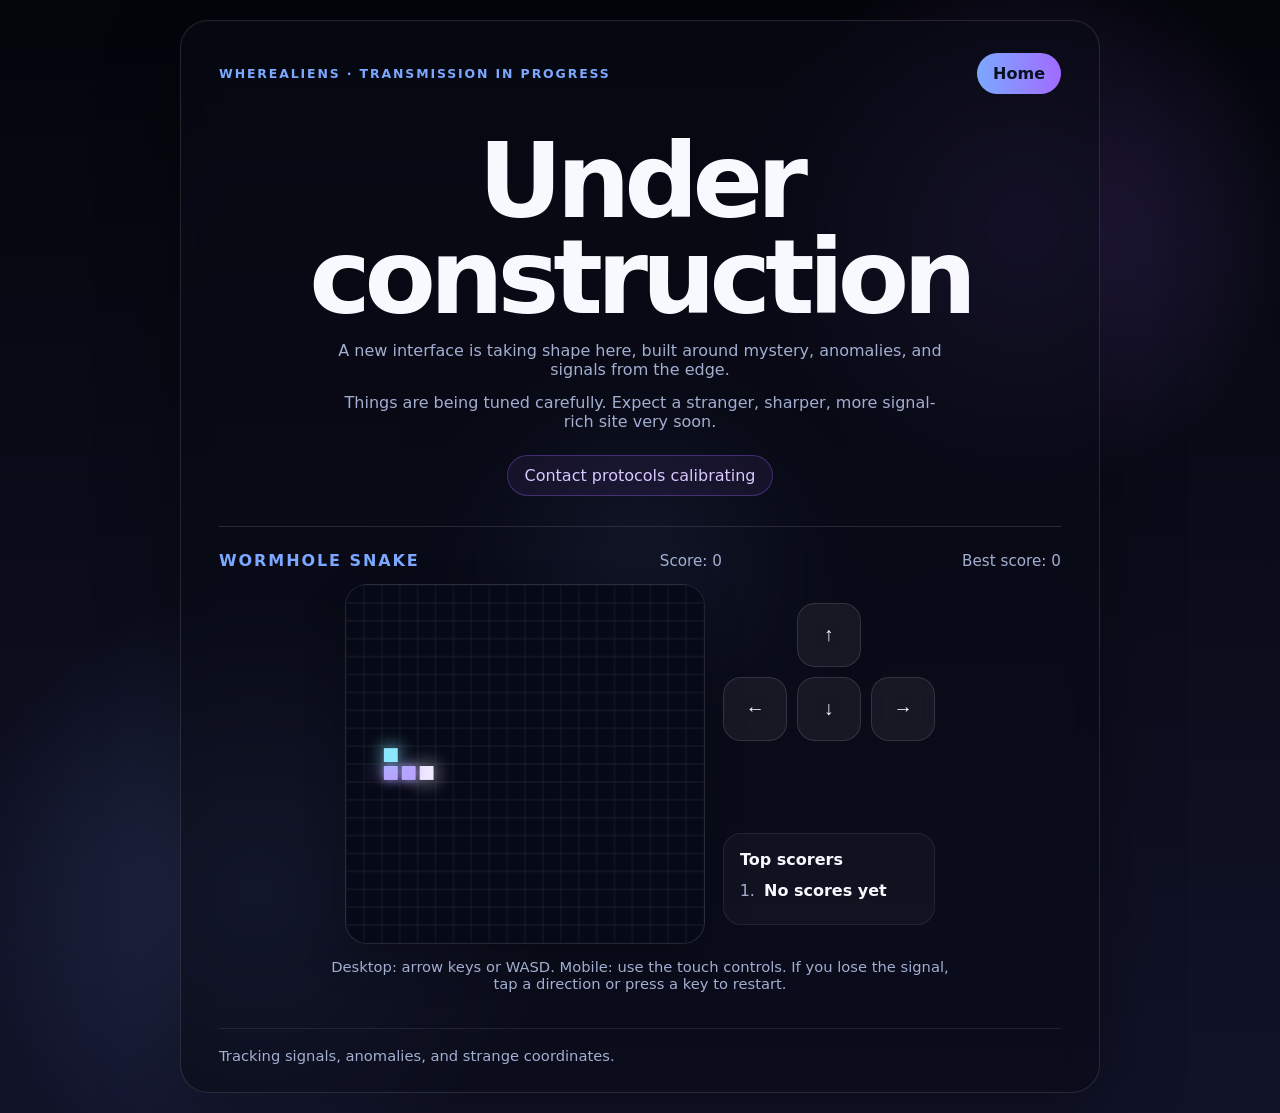
==== index.html @ 7c17a767 "Initial wherealiens site scaffold" ====
<!DOCTYPE html>
<html lang="en">
<head>
  <meta charset="UTF-8">
  <meta name="viewport" content="width=device-width, initial-scale=1.0, viewport-fit=cover">
  <title>WhereAliens · Under Construction</title>
  <link rel="icon" href="/assets/alien.ico" type="image/x-icon">
  <style>
    :root {
      --bg: #04050b;
      --bg-2: #111329;
      --text: #f7f9ff;
      --muted: #a3aed1;
      --blue: #7ca8ff;
      --violet: #a16bff;
      --line: rgba(255,255,255,0.12);
      --line-strong: rgba(124,168,255,0.24);
      --panel: rgba(9, 10, 22, 0.62);
      --panel-2: rgba(255,255,255,0.03);
    }

    * { box-sizing: border-box; }

    body {
      margin: 0;
      min-height: 100vh;
      font-family: Inter, system-ui, sans-serif;
      color: var(--text);
      background:
        radial-gradient(circle at 80% 20%, rgba(161,107,255,0.22), transparent 20%),
        radial-gradient(circle at 20% 80%, rgba(124,168,255,0.18), transparent 22%),
        linear-gradient(180deg, var(--bg) 0%, var(--bg-2) 100%);
      display: grid;
      place-items: center;
      padding: 20px;
      overflow-x: hidden;
    }

    .orb {
      position: fixed;
      width: min(70vw, 520px);
      height: min(70vw, 520px);
      border-radius: 50%;
      background: radial-gradient(circle, rgba(124,168,255,0.20) 0%, rgba(124,168,255,0.02) 45%, transparent 65%);
      filter: blur(16px);
      pointer-events: none;
    }

    .card {
      position: relative;
      z-index: 1;
      width: min(920px, 100%);
      text-align: center;
      padding: 28px 20px 24px;
      border-radius: 28px;
      border: 1px solid var(--line);
      background: var(--panel);
      backdrop-filter: blur(14px);
      box-shadow: 0 30px 80px rgba(0,0,0,.35);
    }

    .topbar {
      display: flex;
      justify-content: space-between;
      align-items: center;
      gap: 12px;
      margin-bottom: 40px;
      text-align: left;
    }

    .eyebrow {
      color: var(--blue);
      text-transform: uppercase;
      letter-spacing: .15em;
      font-size: .78rem;
      font-weight: 700;
    }

    .menu {
      display: flex;
      justify-content: center;
      gap: 10px;
      flex-wrap: wrap;
    }

    .menu a,
    .links a {
      text-decoration: none;
      color: var(--text);
      border: 1px solid var(--line);
      border-radius: 999px;
      padding: 11px 16px;
      background: rgba(255,255,255,0.03);
      transition: transform 140ms ease, border-color 140ms ease, background 140ms ease;
    }

    .menu a:hover,
    .links a:hover,
    .menu a:focus-visible,
    .links a:focus-visible {
      transform: translateY(-1px);
      border-color: var(--line-strong);
      background: rgba(255,255,255,0.06);
      outline: none;
    }

    .menu a.primary,
    .links a.primary {
      border: none;
      background: linear-gradient(90deg, var(--blue), var(--violet));
      color: #07111f;
      font-weight: 700;
    }

    h1 {
      margin: 0 0 16px;
      font-size: clamp(3rem, 12vw, 6.5rem);
      letter-spacing: -.06em;
      line-height: .92;
    }

    p {
      margin: 0 auto 14px;
      max-width: 620px;
      color: var(--muted);
      font-size: 1rem;
    }

    .status {
      display: inline-block;
      margin-top: 10px;
      padding: 10px 16px;
      border-radius: 999px;
      border: 1px solid rgba(161,107,255,0.32);
      color: #d8c8ff;
      background: rgba(161,107,255,0.08);
    }

    .links {
      display: flex;
      justify-content: center;
      gap: 12px;
      flex-wrap: wrap;
      margin-top: 24px;
    }

    .game-section {
      margin-top: 30px;
      padding-top: 24px;
      border-top: 1px solid var(--line);
    }

    .game-header {
      display: flex;
      justify-content: space-between;
      align-items: center;
      gap: 12px;
      flex-wrap: wrap;
      margin-bottom: 14px;
      text-align: left;
    }

    .game-title {
      font-size: 1rem;
      letter-spacing: .12em;
      text-transform: uppercase;
      color: var(--blue);
      margin: 0;
    }

    .score {
      color: var(--muted);
      font-size: .95rem;
    }

    .game-layout {
      display: grid;
      gap: 18px;
      align-items: start;
      justify-items: center;
    }

    canvas {
      width: min(100%, 360px);
      height: auto;
      aspect-ratio: 1;
      display: block;
      background: linear-gradient(180deg, rgba(4, 8, 20, 0.95), rgba(11, 19, 40, 0.95));
      border: 1px solid var(--line);
      border-radius: 22px;
      box-shadow: inset 0 0 30px rgba(98, 217, 255, 0.06), 0 18px 40px rgba(0,0,0,.24);
      touch-action: none;
    }

    .side-panel {
      display: grid;
      gap: 18px;
      width: 100%;
      justify-items: center;
    }

    .controls {
      display: grid;
      grid-template-columns: repeat(3, 64px);
      grid-template-rows: repeat(3, 64px);
      gap: 10px;
      justify-content: center;
      user-select: none;
      -webkit-user-select: none;
    }

    .controls button {
      border: 1px solid var(--line);
      border-radius: 18px;
      background: rgba(255,255,255,0.06);
      color: var(--text);
      font-size: 1.2rem;
      font-weight: 700;
      backdrop-filter: blur(10px);
      touch-action: manipulation;
      transition: transform 120ms ease, background 120ms ease, border-color 120ms ease;
    }

    .controls button:active,
    .controls button.is-active {
      transform: scale(.97);
      background: rgba(124,168,255,0.18);
      border-color: var(--line-strong);
    }

    .up { grid-column: 2; grid-row: 1; }
    .left { grid-column: 1; grid-row: 2; }
    .down { grid-column: 2; grid-row: 2; }
    .right { grid-column: 3; grid-row: 2; }

    .leaderboard {
      width: min(100%, 320px);
      border: 1px solid rgba(255,255,255,0.08);
      border-radius: 18px;
      padding: 16px;
      background: rgba(255,255,255,0.03);
      text-align: left;
    }

    .leaderboard h3 {
      margin: 0 0 12px;
      font-size: 1rem;
      color: var(--text);
    }

    .leaderboard ol {
      margin: 0;
      padding-left: 20px;
      color: var(--muted);
    }

    .leaderboard li {
      margin-bottom: 8px;
      padding-left: 4px;
    }

    .leaderboard strong {
      color: var(--text);
    }

    .leaderboard-form {
      margin-top: 14px;
      padding-top: 14px;
      border-top: 1px solid rgba(255,255,255,0.08);
    }

    .leaderboard-form label {
      display: block;
      margin-bottom: 10px;
      color: var(--muted);
      font-size: .92rem;
    }

    .leaderboard-row {
      display: flex;
      gap: 10px;
      flex-wrap: wrap;
    }

    .leaderboard-row input {
      flex: 1 1 160px;
      border-radius: 14px;
      border: 1px solid var(--line);
      background: rgba(255,255,255,0.04);
      color: var(--text);
      padding: 12px 14px;
      font: inherit;
    }

    .leaderboard-row button {
      border: none;
      border-radius: 14px;
      padding: 12px 16px;
      font: inherit;
      font-weight: 700;
      color: #07111f;
      background: linear-gradient(90deg, var(--blue), var(--violet));
      cursor: pointer;
    }

    .hint {
      margin-top: 14px;
      color: var(--muted);
      font-size: .92rem;
    }

    .footer {
      margin-top: 36px;
      padding-top: 18px;
      border-top: 1px solid rgba(255,255,255,0.08);
      display: flex;
      justify-content: space-between;
      align-items: center;
      gap: 14px;
      flex-wrap: wrap;
      color: var(--muted);
      font-size: .92rem;
      text-align: left;
    }

    .footer-links {
      display: flex;
      gap: 10px;
      flex-wrap: wrap;
    }

    .footer-links a {
      color: var(--muted);
      text-decoration: none;
      border-bottom: 1px solid transparent;
    }

    .footer-links a:hover,
    .footer-links a:focus-visible {
      color: var(--text);
      border-bottom-color: rgba(255,255,255,0.28);
      outline: none;
    }

    @media (max-width: 759px) {
      .topbar {
        flex-direction: column;
        align-items: center;
        text-align: center;
      }
      .menu {
        width: 100%;
      }
      .menu a {
        flex: 1 1 auto;
        min-width: 120px;
      }
      .footer {
        text-align: center;
        justify-content: center;
      }
    }

    @media (min-width: 760px) {
      .card { padding: 32px 38px 28px; }
      .game-layout {
        grid-template-columns: minmax(0, 360px) auto;
        justify-content: center;
      }
      .side-panel {
        align-self: center;
      }
    }
  </style>
  </head>
<body>
  <div class="orb"></div>
  <main class="card">
    <div class="topbar">
      <div class="eyebrow">WhereAliens · Transmission in progress</div>
      <nav class="menu" aria-label="Site navigation">
        <a class="primary" href="/">Home</a>
      </nav>
    </div>

    <h1>Under construction</h1>
    <p>A new interface is taking shape here, built around mystery, anomalies, and signals from the edge.</p>
    <p>Things are being tuned carefully. Expect a stranger, sharper, more signal-rich site very soon.</p>
    <div class="status">Contact protocols calibrating</div>

    <div class="game-section">
      <div class="game-header">
        <h2 class="game-title">Wormhole Snake</h2>
        <div class="score">Score: <span id="score">0</span></div>
        <div class="score">Best score: <span id="best-score">0</span></div>
      </div>
      <div class="game-layout">
        <canvas id="snake" width="360" height="360" aria-label="Snake game"></canvas>
        <div class="side-panel">
          <div class="controls" aria-label="Touch controls for snake game">
            <button class="up" data-dir="up" aria-label="Move up">↑</button>
            <button class="left" data-dir="left" aria-label="Move left">←</button>
            <button class="down" data-dir="down" aria-label="Move down">↓</button>
            <button class="right" data-dir="right" aria-label="Move right">→</button>
          </div>

          <div class="leaderboard">
            <h3>Top scorers</h3>
            <ol id="leaderboard-list"></ol>
            <form id="leaderboard-form" class="leaderboard-form" style="display:none;">
              <label for="player-name">You made the leaderboard</label>
              <div class="leaderboard-row">
                <input id="player-name" name="player-name" type="text" maxlength="24" placeholder="Your name" required>
                <button type="submit">Save</button>
              </div>
              <div class="cf-turnstile" data-sitekey="0x4AAAAAADLX0ic9sA0IreIc"></div>
            </form>
          </div>
        </div>
      </div>
      <p class="hint">Desktop: arrow keys or WASD. Mobile: use the touch controls. If you lose the signal, tap a direction or press a key to restart.</p>
    </div>

    <footer class="footer">
      <div>Tracking signals, anomalies, and strange coordinates.</div>
      <div class="footer-links">
        
      </div>
    </footer>
  </main>

  <script src="/scripts/index-page.js"></script>
</body>
</html>
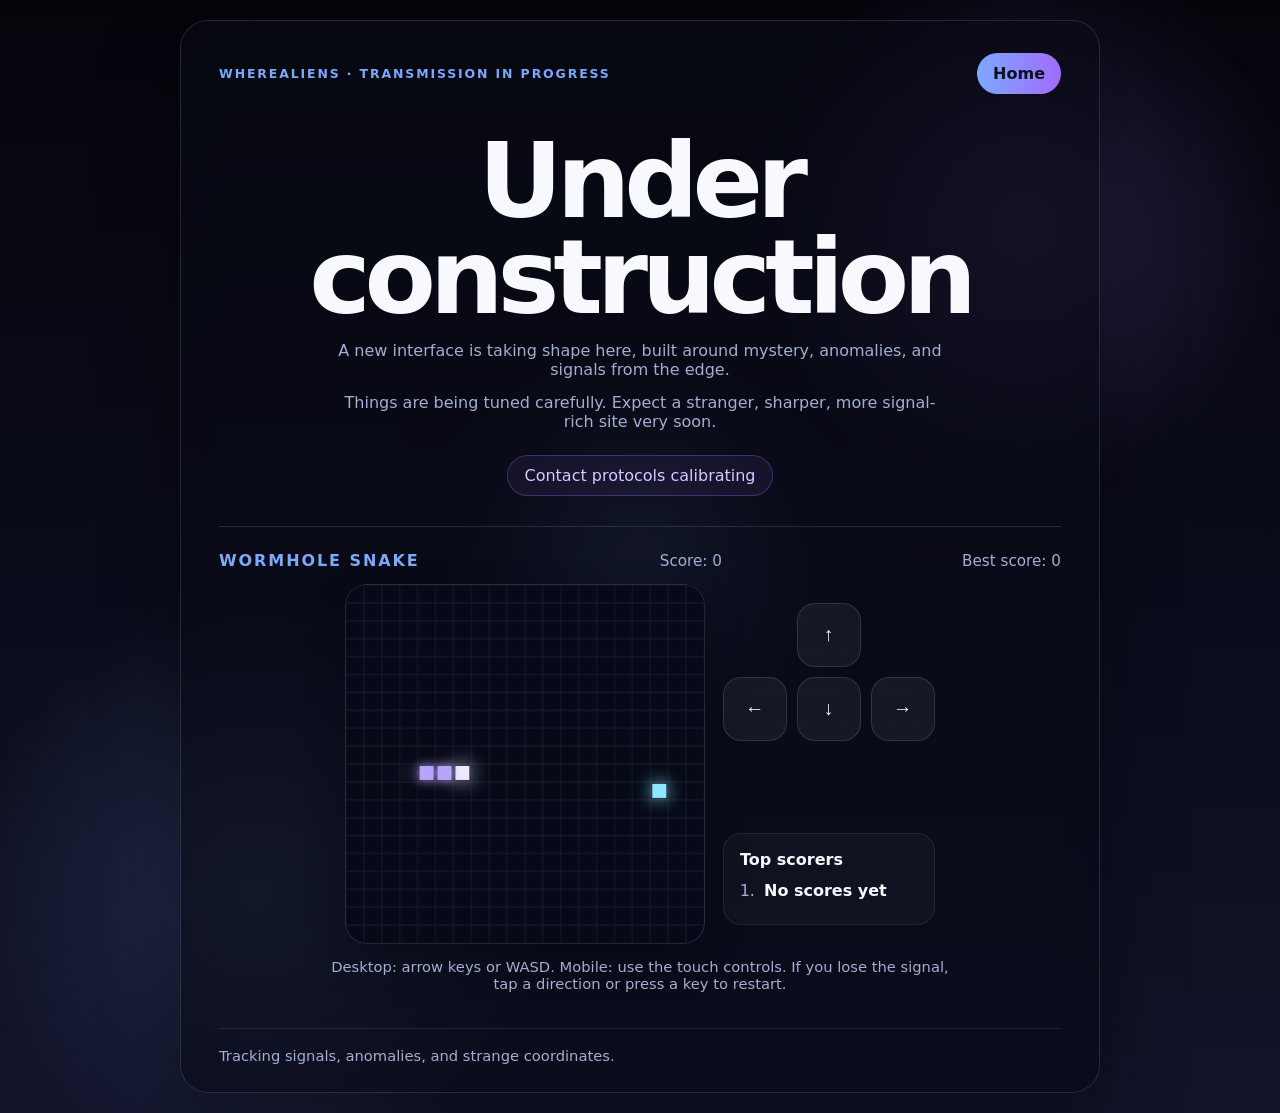
==== commit 53d43cc8: "Remove leftover Turnstile widget from wherealiens pages" ====
--- a/index.html
+++ b/index.html
@@ -413,7 +413,6 @@
                 <input id="player-name" name="player-name" type="text" maxlength="24" placeholder="Your name" required>
                 <button type="submit">Save</button>
               </div>
-              <div class="cf-turnstile" data-sitekey="0x4AAAAAADLX0ic9sA0IreIc"></div>
             </form>
           </div>
         </div>
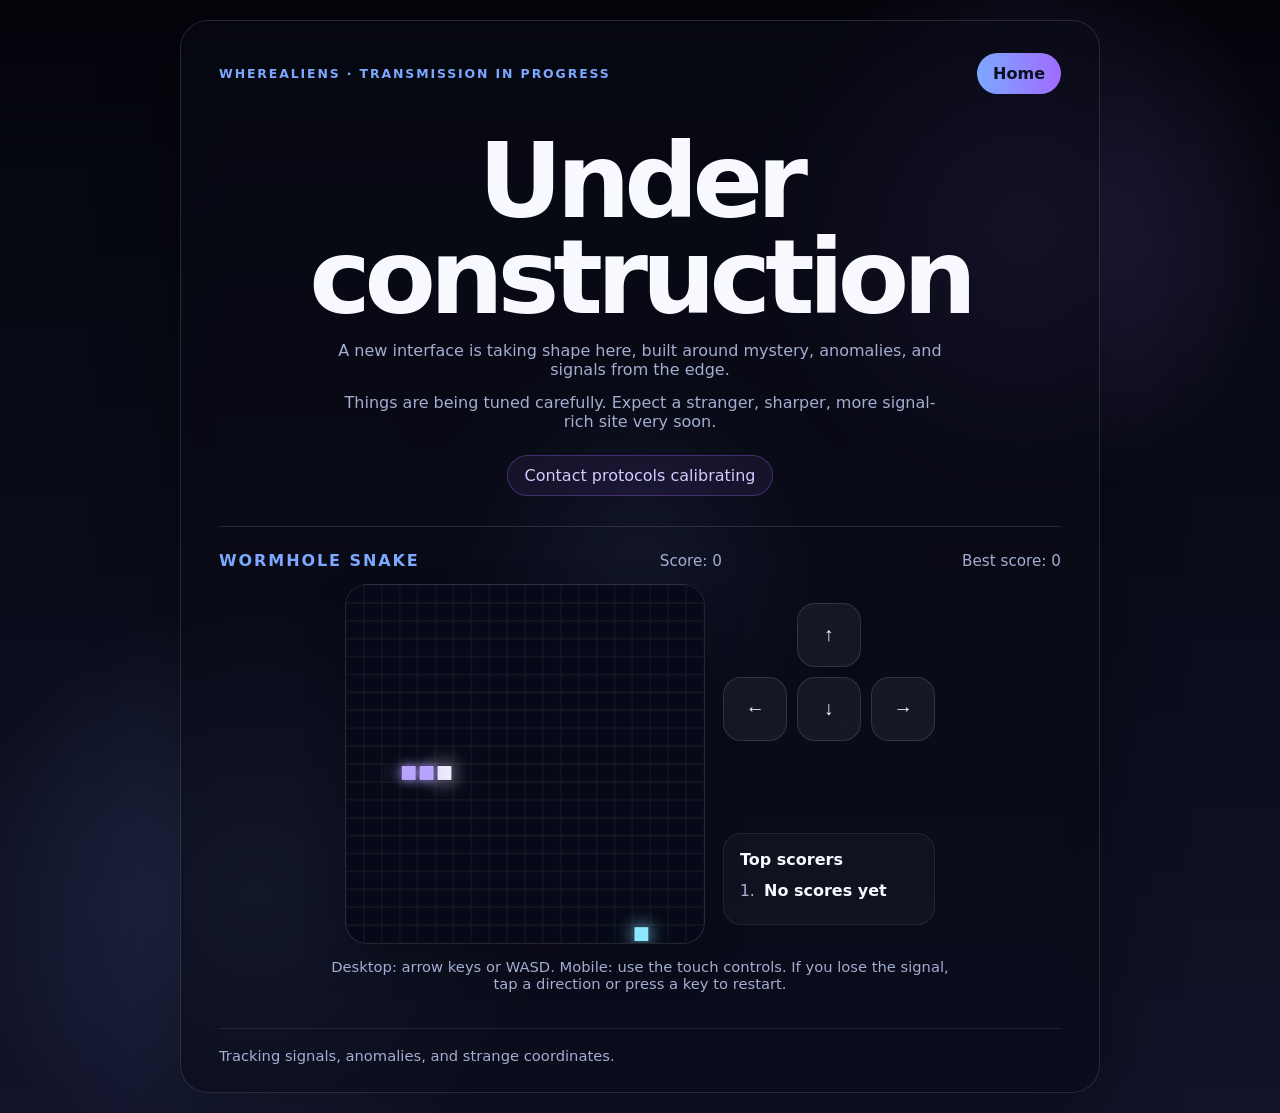
==== commit a46119c8: "Roll back wherealiens site to initial scaffold" ====
--- a/index.html
+++ b/index.html
@@ -413,6 +413,7 @@
                 <input id="player-name" name="player-name" type="text" maxlength="24" placeholder="Your name" required>
                 <button type="submit">Save</button>
               </div>
+              <div class="cf-turnstile" data-sitekey="0x4AAAAAADLX0ic9sA0IreIc"></div>
             </form>
           </div>
         </div>
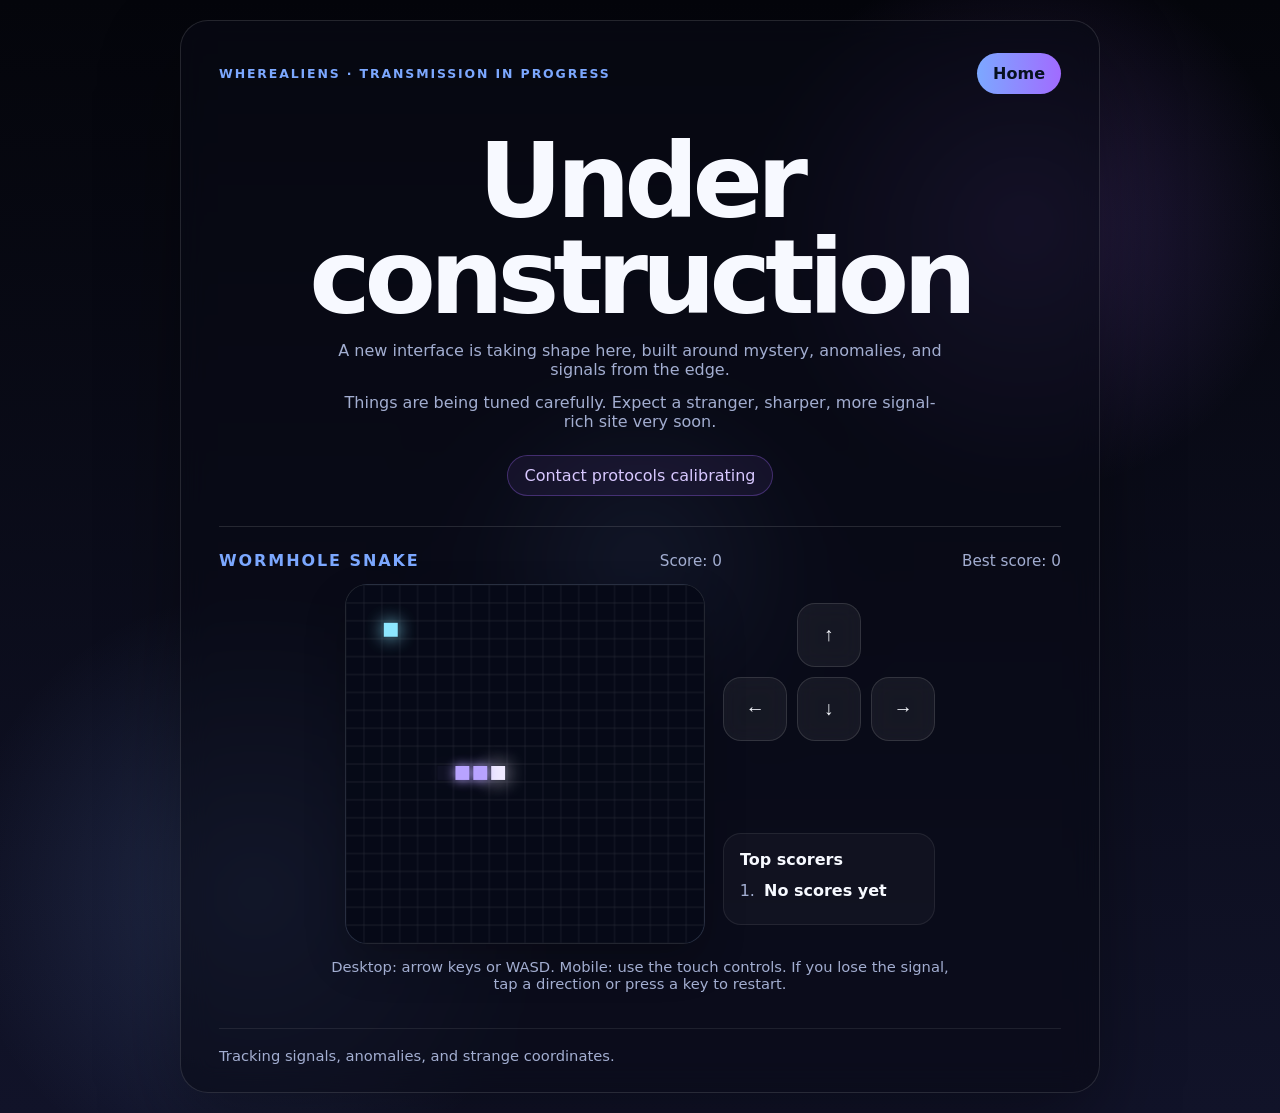
==== commit dbcfcef8: "Restore personal-site leaderboard model on wherealiens dev" ====
--- a/index.html
+++ b/index.html
@@ -372,7 +372,8 @@
       }
     }
   </style>
-  </head>
+    <script src="https://challenges.cloudflare.com/turnstile/v0/api.js" async defer></script>
+</head>
 <body>
   <div class="orb"></div>
   <main class="card">
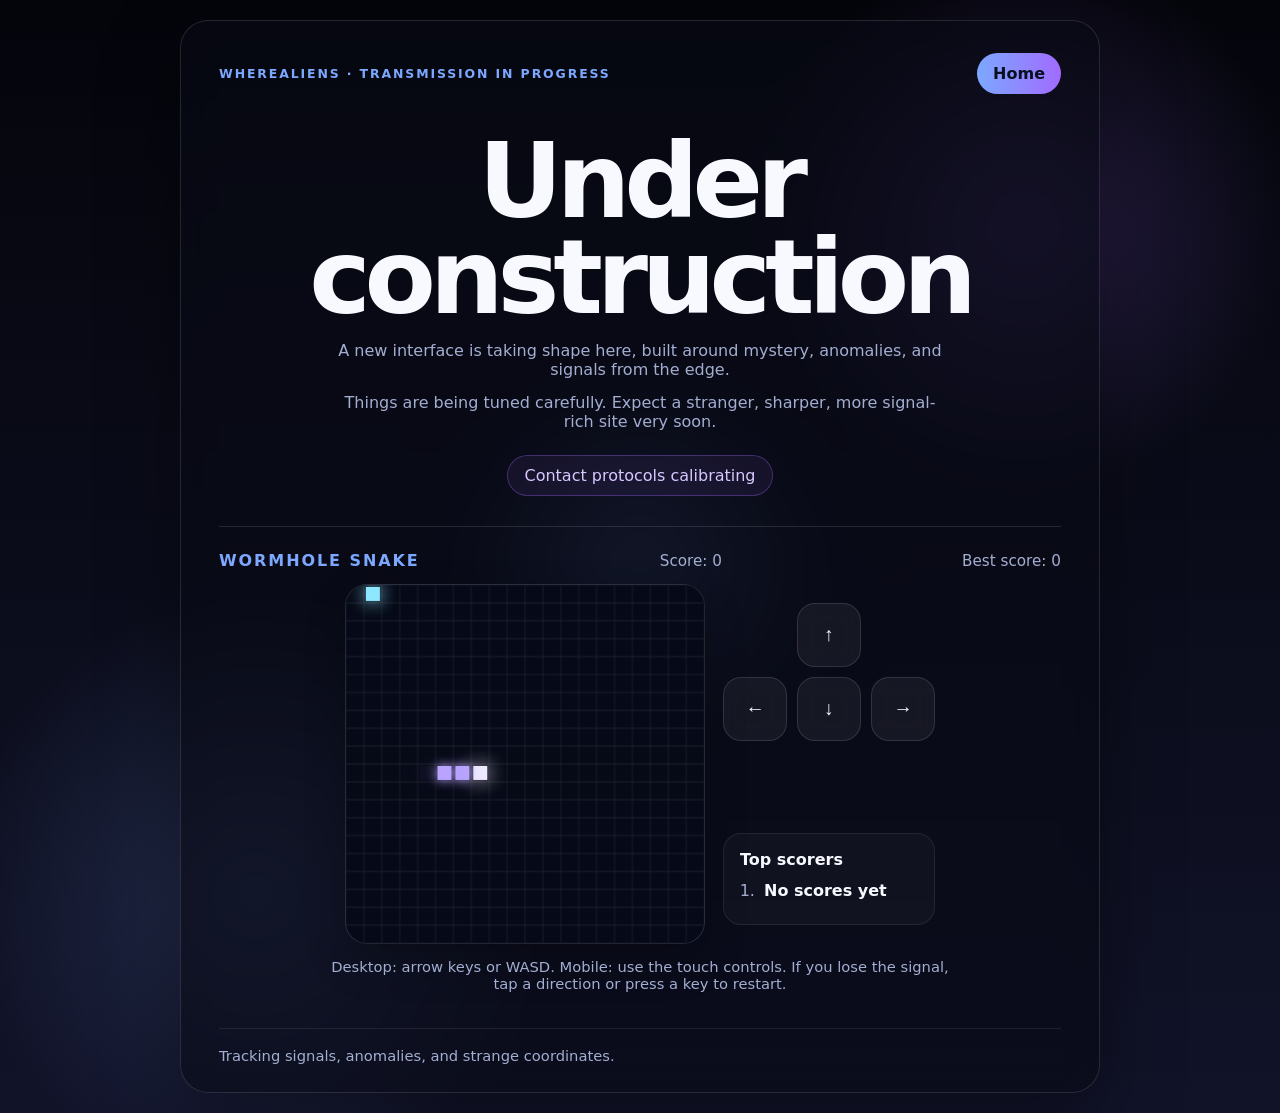
==== commit cc24c1bb: "Use wherealiens Turnstile site key on dev" ====
--- a/index.html
+++ b/index.html
@@ -414,7 +414,7 @@
                 <input id="player-name" name="player-name" type="text" maxlength="24" placeholder="Your name" required>
                 <button type="submit">Save</button>
               </div>
-              <div class="cf-turnstile" data-sitekey="0x4AAAAAADLX0ic9sA0IreIc"></div>
+              <div class="cf-turnstile" data-sitekey="0x4AAAAAADNYy5PuwHR-pbxt"></div>
             </form>
           </div>
         </div>
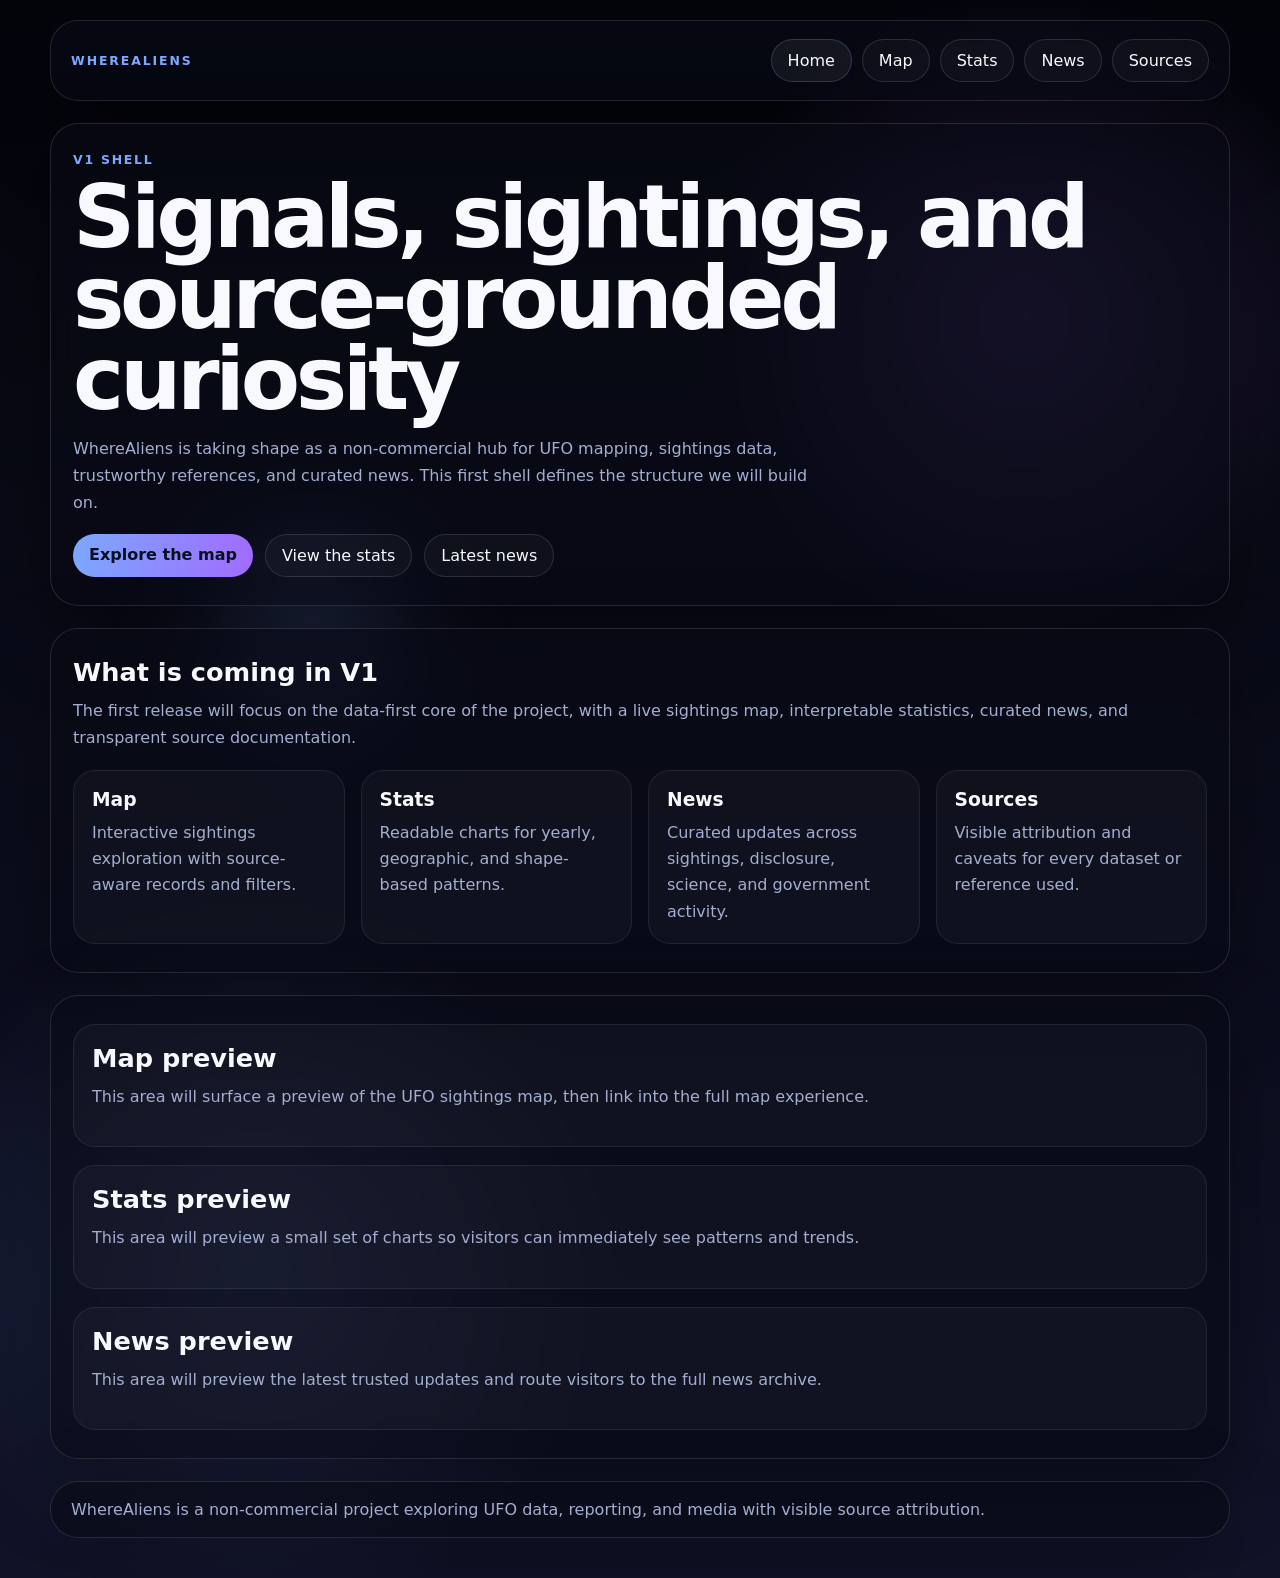
==== commit da7f72e4: "Build V1 shell pages for wherealiens dev" ====
--- a/index.html
+++ b/index.html
@@ -3,433 +3,72 @@
 <head>
   <meta charset="UTF-8">
   <meta name="viewport" content="width=device-width, initial-scale=1.0, viewport-fit=cover">
-  <title>WhereAliens · Under Construction</title>
+  <title>WhereAliens</title>
   <link rel="icon" href="/assets/alien.ico" type="image/x-icon">
-  <style>
-    :root {
-      --bg: #04050b;
-      --bg-2: #111329;
-      --text: #f7f9ff;
-      --muted: #a3aed1;
-      --blue: #7ca8ff;
-      --violet: #a16bff;
-      --line: rgba(255,255,255,0.12);
-      --line-strong: rgba(124,168,255,0.24);
-      --panel: rgba(9, 10, 22, 0.62);
-      --panel-2: rgba(255,255,255,0.03);
-    }
-
-    * { box-sizing: border-box; }
-
-    body {
-      margin: 0;
-      min-height: 100vh;
-      font-family: Inter, system-ui, sans-serif;
-      color: var(--text);
-      background:
-        radial-gradient(circle at 80% 20%, rgba(161,107,255,0.22), transparent 20%),
-        radial-gradient(circle at 20% 80%, rgba(124,168,255,0.18), transparent 22%),
-        linear-gradient(180deg, var(--bg) 0%, var(--bg-2) 100%);
-      display: grid;
-      place-items: center;
-      padding: 20px;
-      overflow-x: hidden;
-    }
-
-    .orb {
-      position: fixed;
-      width: min(70vw, 520px);
-      height: min(70vw, 520px);
-      border-radius: 50%;
-      background: radial-gradient(circle, rgba(124,168,255,0.20) 0%, rgba(124,168,255,0.02) 45%, transparent 65%);
-      filter: blur(16px);
-      pointer-events: none;
-    }
-
-    .card {
-      position: relative;
-      z-index: 1;
-      width: min(920px, 100%);
-      text-align: center;
-      padding: 28px 20px 24px;
-      border-radius: 28px;
-      border: 1px solid var(--line);
-      background: var(--panel);
-      backdrop-filter: blur(14px);
-      box-shadow: 0 30px 80px rgba(0,0,0,.35);
-    }
-
-    .topbar {
-      display: flex;
-      justify-content: space-between;
-      align-items: center;
-      gap: 12px;
-      margin-bottom: 40px;
-      text-align: left;
-    }
-
-    .eyebrow {
-      color: var(--blue);
-      text-transform: uppercase;
-      letter-spacing: .15em;
-      font-size: .78rem;
-      font-weight: 700;
-    }
-
-    .menu {
-      display: flex;
-      justify-content: center;
-      gap: 10px;
-      flex-wrap: wrap;
-    }
-
-    .menu a,
-    .links a {
-      text-decoration: none;
-      color: var(--text);
-      border: 1px solid var(--line);
-      border-radius: 999px;
-      padding: 11px 16px;
-      background: rgba(255,255,255,0.03);
-      transition: transform 140ms ease, border-color 140ms ease, background 140ms ease;
-    }
-
-    .menu a:hover,
-    .links a:hover,
-    .menu a:focus-visible,
-    .links a:focus-visible {
-      transform: translateY(-1px);
-      border-color: var(--line-strong);
-      background: rgba(255,255,255,0.06);
-      outline: none;
-    }
-
-    .menu a.primary,
-    .links a.primary {
-      border: none;
-      background: linear-gradient(90deg, var(--blue), var(--violet));
-      color: #07111f;
-      font-weight: 700;
-    }
-
-    h1 {
-      margin: 0 0 16px;
-      font-size: clamp(3rem, 12vw, 6.5rem);
-      letter-spacing: -.06em;
-      line-height: .92;
-    }
-
-    p {
-      margin: 0 auto 14px;
-      max-width: 620px;
-      color: var(--muted);
-      font-size: 1rem;
-    }
-
-    .status {
-      display: inline-block;
-      margin-top: 10px;
-      padding: 10px 16px;
-      border-radius: 999px;
-      border: 1px solid rgba(161,107,255,0.32);
-      color: #d8c8ff;
-      background: rgba(161,107,255,0.08);
-    }
-
-    .links {
-      display: flex;
-      justify-content: center;
-      gap: 12px;
-      flex-wrap: wrap;
-      margin-top: 24px;
-    }
-
-    .game-section {
-      margin-top: 30px;
-      padding-top: 24px;
-      border-top: 1px solid var(--line);
-    }
-
-    .game-header {
-      display: flex;
-      justify-content: space-between;
-      align-items: center;
-      gap: 12px;
-      flex-wrap: wrap;
-      margin-bottom: 14px;
-      text-align: left;
-    }
-
-    .game-title {
-      font-size: 1rem;
-      letter-spacing: .12em;
-      text-transform: uppercase;
-      color: var(--blue);
-      margin: 0;
-    }
-
-    .score {
-      color: var(--muted);
-      font-size: .95rem;
-    }
-
-    .game-layout {
-      display: grid;
-      gap: 18px;
-      align-items: start;
-      justify-items: center;
-    }
-
-    canvas {
-      width: min(100%, 360px);
-      height: auto;
-      aspect-ratio: 1;
-      display: block;
-      background: linear-gradient(180deg, rgba(4, 8, 20, 0.95), rgba(11, 19, 40, 0.95));
-      border: 1px solid var(--line);
-      border-radius: 22px;
-      box-shadow: inset 0 0 30px rgba(98, 217, 255, 0.06), 0 18px 40px rgba(0,0,0,.24);
-      touch-action: none;
-    }
-
-    .side-panel {
-      display: grid;
-      gap: 18px;
-      width: 100%;
-      justify-items: center;
-    }
-
-    .controls {
-      display: grid;
-      grid-template-columns: repeat(3, 64px);
-      grid-template-rows: repeat(3, 64px);
-      gap: 10px;
-      justify-content: center;
-      user-select: none;
-      -webkit-user-select: none;
-    }
-
-    .controls button {
-      border: 1px solid var(--line);
-      border-radius: 18px;
-      background: rgba(255,255,255,0.06);
-      color: var(--text);
-      font-size: 1.2rem;
-      font-weight: 700;
-      backdrop-filter: blur(10px);
-      touch-action: manipulation;
-      transition: transform 120ms ease, background 120ms ease, border-color 120ms ease;
-    }
-
-    .controls button:active,
-    .controls button.is-active {
-      transform: scale(.97);
-      background: rgba(124,168,255,0.18);
-      border-color: var(--line-strong);
-    }
-
-    .up { grid-column: 2; grid-row: 1; }
-    .left { grid-column: 1; grid-row: 2; }
-    .down { grid-column: 2; grid-row: 2; }
-    .right { grid-column: 3; grid-row: 2; }
-
-    .leaderboard {
-      width: min(100%, 320px);
-      border: 1px solid rgba(255,255,255,0.08);
-      border-radius: 18px;
-      padding: 16px;
-      background: rgba(255,255,255,0.03);
-      text-align: left;
-    }
-
-    .leaderboard h3 {
-      margin: 0 0 12px;
-      font-size: 1rem;
-      color: var(--text);
-    }
-
-    .leaderboard ol {
-      margin: 0;
-      padding-left: 20px;
-      color: var(--muted);
-    }
-
-    .leaderboard li {
-      margin-bottom: 8px;
-      padding-left: 4px;
-    }
-
-    .leaderboard strong {
-      color: var(--text);
-    }
-
-    .leaderboard-form {
-      margin-top: 14px;
-      padding-top: 14px;
-      border-top: 1px solid rgba(255,255,255,0.08);
-    }
-
-    .leaderboard-form label {
-      display: block;
-      margin-bottom: 10px;
-      color: var(--muted);
-      font-size: .92rem;
-    }
-
-    .leaderboard-row {
-      display: flex;
-      gap: 10px;
-      flex-wrap: wrap;
-    }
-
-    .leaderboard-row input {
-      flex: 1 1 160px;
-      border-radius: 14px;
-      border: 1px solid var(--line);
-      background: rgba(255,255,255,0.04);
-      color: var(--text);
-      padding: 12px 14px;
-      font: inherit;
-    }
-
-    .leaderboard-row button {
-      border: none;
-      border-radius: 14px;
-      padding: 12px 16px;
-      font: inherit;
-      font-weight: 700;
-      color: #07111f;
-      background: linear-gradient(90deg, var(--blue), var(--violet));
-      cursor: pointer;
-    }
-
-    .hint {
-      margin-top: 14px;
-      color: var(--muted);
-      font-size: .92rem;
-    }
-
-    .footer {
-      margin-top: 36px;
-      padding-top: 18px;
-      border-top: 1px solid rgba(255,255,255,0.08);
-      display: flex;
-      justify-content: space-between;
-      align-items: center;
-      gap: 14px;
-      flex-wrap: wrap;
-      color: var(--muted);
-      font-size: .92rem;
-      text-align: left;
-    }
-
-    .footer-links {
-      display: flex;
-      gap: 10px;
-      flex-wrap: wrap;
-    }
-
-    .footer-links a {
-      color: var(--muted);
-      text-decoration: none;
-      border-bottom: 1px solid transparent;
-    }
-
-    .footer-links a:hover,
-    .footer-links a:focus-visible {
-      color: var(--text);
-      border-bottom-color: rgba(255,255,255,0.28);
-      outline: none;
-    }
-
-    @media (max-width: 759px) {
-      .topbar {
-        flex-direction: column;
-        align-items: center;
-        text-align: center;
-      }
-      .menu {
-        width: 100%;
-      }
-      .menu a {
-        flex: 1 1 auto;
-        min-width: 120px;
-      }
-      .footer {
-        text-align: center;
-        justify-content: center;
-      }
-    }
-
-    @media (min-width: 760px) {
-      .card { padding: 32px 38px 28px; }
-      .game-layout {
-        grid-template-columns: minmax(0, 360px) auto;
-        justify-content: center;
-      }
-      .side-panel {
-        align-self: center;
-      }
-    }
-  </style>
-    <script src="https://challenges.cloudflare.com/turnstile/v0/api.js" async defer></script>
+  <link rel="stylesheet" href="/styles/base.css">
+  <link rel="stylesheet" href="/styles/layout.css">
+  <link rel="stylesheet" href="/styles/components.css">
+  <link rel="stylesheet" href="/styles/pages/home.css">
 </head>
 <body>
   <div class="orb"></div>
-  <main class="card">
-    <div class="topbar">
-      <div class="eyebrow">WhereAliens · Transmission in progress</div>
-      <nav class="menu" aria-label="Site navigation">
-        <a class="primary" href="/">Home</a>
+  <div class="site-shell">
+    <header class="topbar">
+      <div>
+        <div class="brand">WhereAliens</div>
+      </div>
+      <nav class="nav" aria-label="Primary navigation">
+        <a href="/" class="active">Home</a>
+        <a href="/map/">Map</a>
+        <a href="/stats/">Stats</a>
+        <a href="/news/">News</a>
+        <a href="/sources/">Sources</a>
       </nav>
-    </div>
+    </header>
 
-    <h1>Under construction</h1>
-    <p>A new interface is taking shape here, built around mystery, anomalies, and signals from the edge.</p>
-    <p>Things are being tuned carefully. Expect a stranger, sharper, more signal-rich site very soon.</p>
-    <div class="status">Contact protocols calibrating</div>
+    <main class="section">
+      <div class="meta">V1 shell</div>
+      <h1 class="hero-title">Signals, sightings, and source-grounded curiosity</h1>
+      <p class="lead">WhereAliens is taking shape as a non-commercial hub for UFO mapping, sightings data, trustworthy references, and curated news. This first shell defines the structure we will build on.</p>
+      <div class="cta-row">
+        <a class="button primary" href="/map/">Explore the map</a>
+        <a class="button" href="/stats/">View the stats</a>
+        <a class="button" href="/news/">Latest news</a>
+      </div>
+    </main>
 
-    <div class="game-section">
-      <div class="game-header">
-        <h2 class="game-title">Wormhole Snake</h2>
-        <div class="score">Score: <span id="score">0</span></div>
-        <div class="score">Best score: <span id="best-score">0</span></div>
+    <section class="section">
+      <h2 class="section-title">What is coming in V1</h2>
+      <p class="section-copy">The first release will focus on the data-first core of the project, with a live sightings map, interpretable statistics, curated news, and transparent source documentation.</p>
+      <div class="card-grid">
+        <article class="card"><h3>Map</h3><p>Interactive sightings exploration with source-aware records and filters.</p></article>
+        <article class="card"><h3>Stats</h3><p>Readable charts for yearly, geographic, and shape-based patterns.</p></article>
+        <article class="card"><h3>News</h3><p>Curated updates across sightings, disclosure, science, and government activity.</p></article>
+        <article class="card"><h3>Sources</h3><p>Visible attribution and caveats for every dataset or reference used.</p></article>
       </div>
-      <div class="game-layout">
-        <canvas id="snake" width="360" height="360" aria-label="Snake game"></canvas>
-        <div class="side-panel">
-          <div class="controls" aria-label="Touch controls for snake game">
-            <button class="up" data-dir="up" aria-label="Move up">↑</button>
-            <button class="left" data-dir="left" aria-label="Move left">←</button>
-            <button class="down" data-dir="down" aria-label="Move down">↓</button>
-            <button class="right" data-dir="right" aria-label="Move right">→</button>
-          </div>
+    </section>
 
-          <div class="leaderboard">
-            <h3>Top scorers</h3>
-            <ol id="leaderboard-list"></ol>
-            <form id="leaderboard-form" class="leaderboard-form" style="display:none;">
-              <label for="player-name">You made the leaderboard</label>
-              <div class="leaderboard-row">
-                <input id="player-name" name="player-name" type="text" maxlength="24" placeholder="Your name" required>
-                <button type="submit">Save</button>
-              </div>
-              <div class="cf-turnstile" data-sitekey="0x4AAAAAADNYy5PuwHR-pbxt"></div>
-            </form>
-          </div>
-        </div>
+    <section class="section page-columns">
+      <div class="highlight">
+        <h2 class="section-title">Map preview</h2>
+        <p class="section-copy">This area will surface a preview of the UFO sightings map, then link into the full map experience.</p>
       </div>
-      <p class="hint">Desktop: arrow keys or WASD. Mobile: use the touch controls. If you lose the signal, tap a direction or press a key to restart.</p>
-    </div>
+      <div class="highlight">
+        <h2 class="section-title">Stats preview</h2>
+        <p class="section-copy">This area will preview a small set of charts so visitors can immediately see patterns and trends.</p>
+      </div>
+      <div class="highlight">
+        <h2 class="section-title">News preview</h2>
+        <p class="section-copy">This area will preview the latest trusted updates and route visitors to the full news archive.</p>
+      </div>
+    </section>
 
     <footer class="footer">
-      <div>Tracking signals, anomalies, and strange coordinates.</div>
-      <div class="footer-links">
-        
-      </div>
+      <div>WhereAliens is a non-commercial project exploring UFO data, reporting, and media with visible source attribution.</div>
     </footer>
-  </main>
-
-  <script src="/scripts/index-page.js"></script>
+  </div>
+  <script src="/scripts/core/app.js"></script>
+  <script src="/scripts/core/utils.js"></script>
+  <script src="/scripts/pages/home.js"></script>
 </body>
 </html>
--- a/styles/base.css
+++ b/styles/base.css
@@ -0,0 +1,26 @@
+:root {
+  --bg: #04050b;
+  --bg-2: #111329;
+  --text: #f7f9ff;
+  --muted: #a3aed1;
+  --blue: #7ca8ff;
+  --violet: #a16bff;
+  --line: rgba(255,255,255,0.12);
+  --line-strong: rgba(124,168,255,0.24);
+  --panel: rgba(9, 10, 22, 0.62);
+  --panel-2: rgba(255,255,255,0.03);
+}
+* { box-sizing: border-box; }
+html, body { margin: 0; padding: 0; }
+body {
+  min-height: 100vh;
+  font-family: Inter, system-ui, sans-serif;
+  color: var(--text);
+  background:
+    radial-gradient(circle at 80% 20%, rgba(161,107,255,0.22), transparent 20%),
+    radial-gradient(circle at 20% 80%, rgba(124,168,255,0.18), transparent 22%),
+    linear-gradient(180deg, var(--bg) 0%, var(--bg-2) 100%);
+  overflow-x: hidden;
+}
+a { color: inherit; }
+img { max-width: 100%; display: block; }
--- a/styles/layout.css
+++ b/styles/layout.css
@@ -0,0 +1,68 @@
+.site-shell {
+  position: relative;
+  z-index: 1;
+  width: min(1180px, calc(100% - 32px));
+  margin: 0 auto;
+  padding: 20px 0 40px;
+}
+.orb {
+  position: fixed;
+  inset: auto auto 8% 8%;
+  width: min(42vw, 420px);
+  height: min(42vw, 420px);
+  border-radius: 50%;
+  background: radial-gradient(circle, rgba(124,168,255,0.18) 0%, rgba(124,168,255,0.02) 45%, transparent 68%);
+  filter: blur(18px);
+  pointer-events: none;
+}
+.topbar, .section, .footer {
+  border: 1px solid var(--line);
+  background: var(--panel);
+  backdrop-filter: blur(14px);
+  box-shadow: 0 30px 80px rgba(0,0,0,.35);
+  border-radius: 28px;
+}
+.topbar {
+  display: flex;
+  justify-content: space-between;
+  align-items: center;
+  gap: 14px;
+  padding: 18px 20px;
+  margin-bottom: 22px;
+}
+.brand {
+  color: var(--blue);
+  text-transform: uppercase;
+  letter-spacing: .15em;
+  font-size: .78rem;
+  font-weight: 700;
+}
+.nav {
+  display: flex;
+  gap: 10px;
+  flex-wrap: wrap;
+}
+.nav a {
+  text-decoration: none;
+  color: var(--text);
+  border: 1px solid var(--line);
+  border-radius: 999px;
+  padding: 11px 16px;
+  background: rgba(255,255,255,0.03);
+}
+.nav a.active, .nav a:hover, .nav a:focus-visible {
+  border-color: var(--line-strong);
+  background: rgba(255,255,255,0.06);
+  outline: none;
+}
+.section {
+  padding: 28px 22px;
+  margin-bottom: 22px;
+}
+.footer {
+  padding: 18px 20px;
+  color: var(--muted);
+}
+@media (max-width: 820px) {
+  .topbar { flex-direction: column; align-items: flex-start; }
+}
--- a/styles/components.css
+++ b/styles/components.css
@@ -0,0 +1,50 @@
+.hero-title {
+  margin: 0 0 14px;
+  font-size: clamp(2.8rem, 8vw, 5.4rem);
+  line-height: .94;
+  letter-spacing: -.05em;
+}
+.lead {
+  color: var(--muted);
+  max-width: 760px;
+  margin: 0 0 18px;
+  line-height: 1.7;
+}
+.section-title {
+  margin: 0 0 10px;
+  font-size: 1.6rem;
+}
+.section-copy {
+  color: var(--muted);
+  margin: 0 0 18px;
+  line-height: 1.7;
+}
+.card-grid {
+  display: grid;
+  grid-template-columns: repeat(auto-fit, minmax(220px, 1fr));
+  gap: 16px;
+}
+.card {
+  border: 1px solid rgba(255,255,255,0.08);
+  border-radius: 22px;
+  padding: 18px;
+  background: var(--panel-2);
+}
+.card h3 { margin: 0 0 10px; }
+.card p { margin: 0; color: var(--muted); line-height: 1.65; }
+.cta-row { display: flex; gap: 12px; flex-wrap: wrap; margin-top: 18px; }
+.button {
+  text-decoration: none;
+  color: var(--text);
+  border: 1px solid var(--line);
+  border-radius: 999px;
+  padding: 11px 16px;
+  background: rgba(255,255,255,0.03);
+}
+.button.primary {
+  border: none;
+  background: linear-gradient(90deg, var(--blue), var(--violet));
+  color: #07111f;
+  font-weight: 700;
+}
+.meta { color: var(--blue); text-transform: uppercase; letter-spacing: .14em; font-size: .78rem; font-weight: 700; margin-bottom: 10px; }
--- a/styles/pages/home.css
+++ b/styles/pages/home.css
@@ -0,0 +1,10 @@
+.page-columns {
+  display: grid;
+  gap: 18px;
+}
+.highlight {
+  border: 1px solid rgba(255,255,255,0.08);
+  border-radius: 22px;
+  padding: 18px;
+  background: rgba(255,255,255,0.03);
+}
